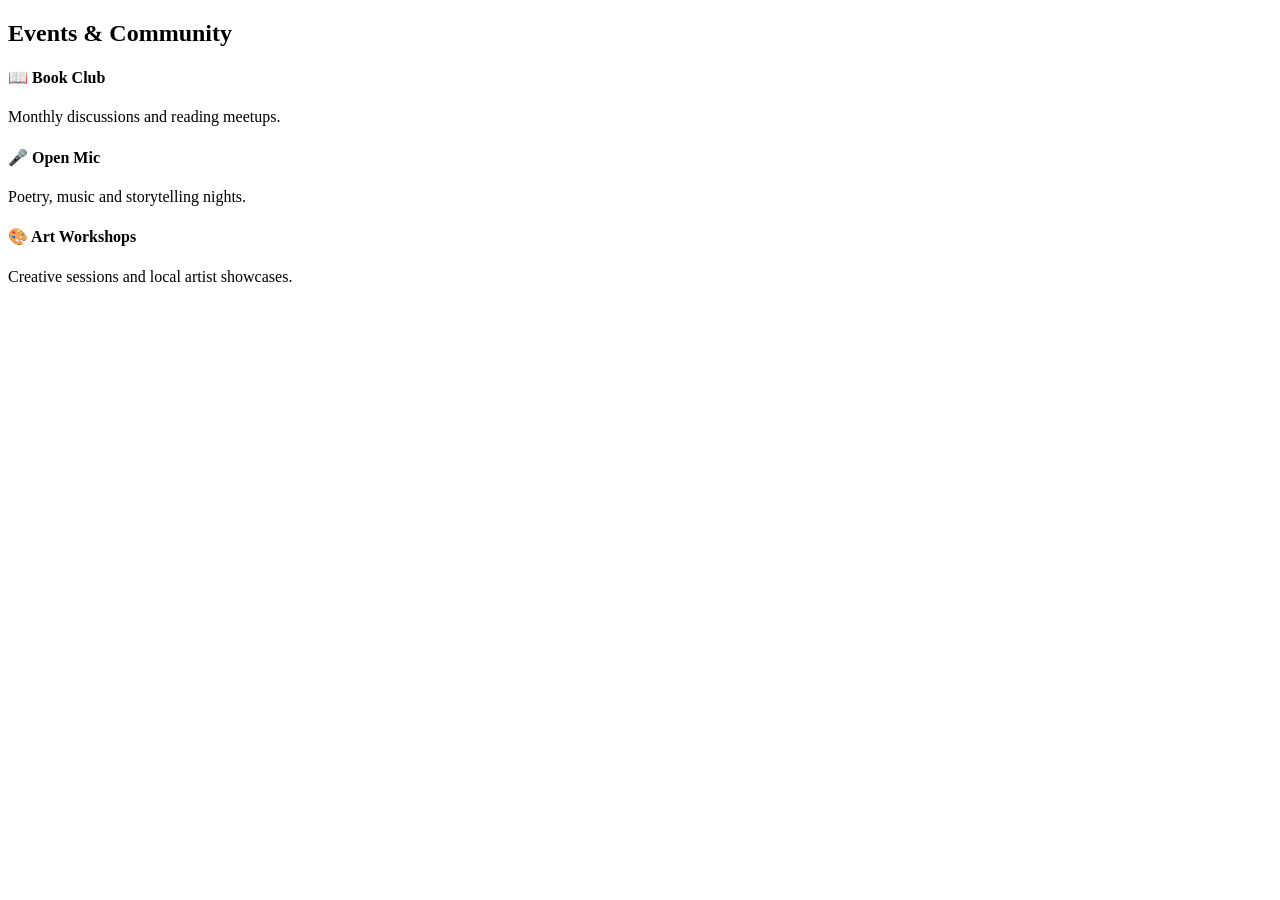
==== events.html @ 58c06676 "Create events.html" ====
<!DOCTYPE html>
<html lang="en">
<head>
  <meta charset="UTF-8">
  <title>Events | The Orange</title>
  <link rel="stylesheet" href="style.css">
</head>
<body>

<section class="container section">
  <h2>Events & Community</h2>

  <div class="card">
    <h4>📖 Book Club</h4>
    <p>Monthly discussions and reading meetups.</p>
  </div>

  <div class="card">
    <h4>🎤 Open Mic</h4>
    <p>Poetry, music and storytelling nights.</p>
  </div>

  <div class="card">
    <h4>🎨 Art Workshops</h4>
    <p>Creative sessions and local artist showcases.</p>
  </div>
</section>

</body>
</html>
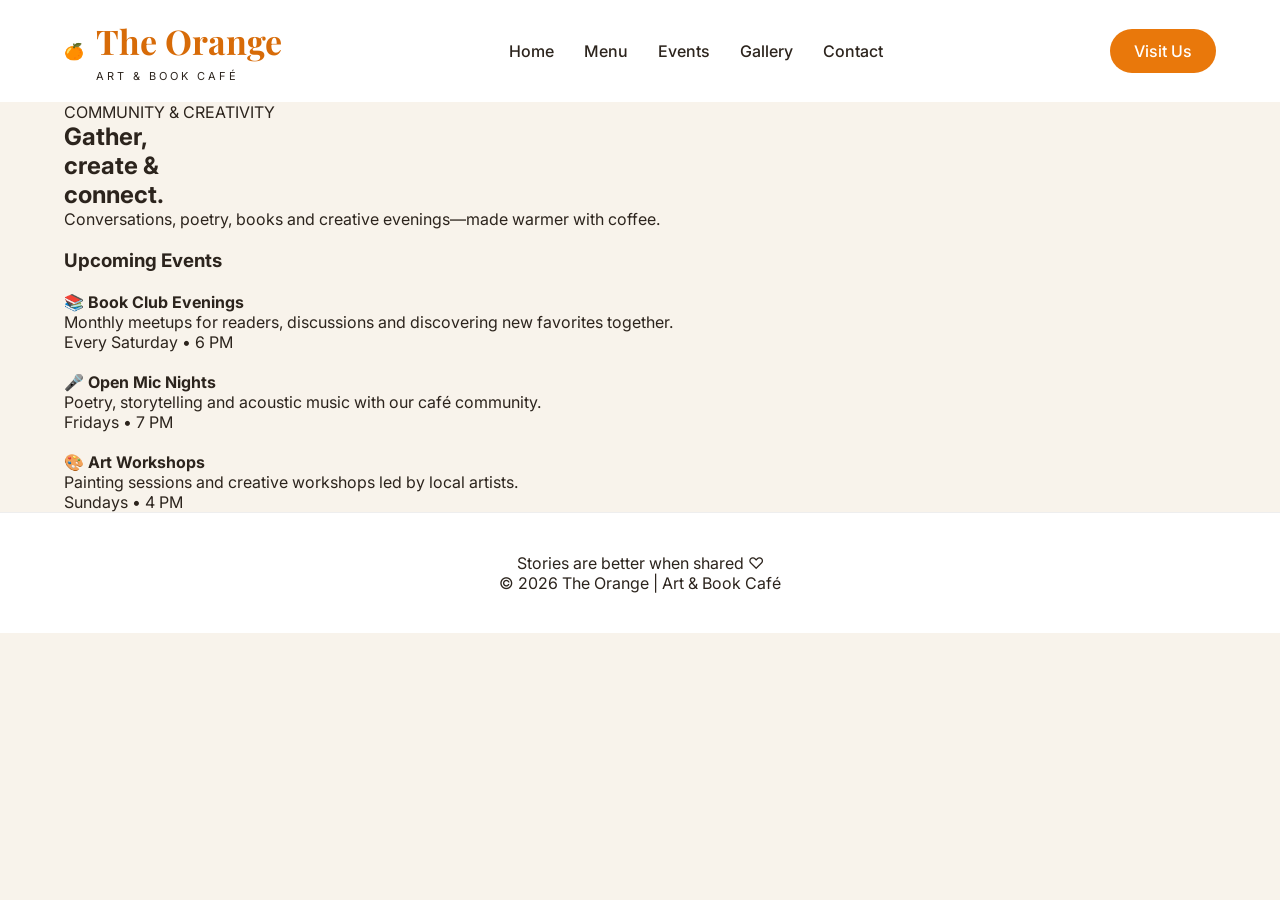
==== commit 8320899b: "Update events.html" ====
--- a/events.html
+++ b/events.html
@@ -1,30 +1,186 @@
 <!DOCTYPE html>
 <html lang="en">
 <head>
-  <meta charset="UTF-8">
-  <title>Events | The Orange</title>
-  <link rel="stylesheet" href="style.css">
+<meta charset="UTF-8" />
+<meta
+  name="viewport"
+  content="width=device-width, initial-scale=1.0"
+/>
+
+<title>Events | The Orange</title>
+
+<link rel="stylesheet" href="style.css" />
+
+<link rel="preconnect" href="https://fonts.googleapis.com">
+<link rel="preconnect" href="https://fonts.gstatic.com" crossorigin>
+
+<link
+href="https://fonts.googleapis.com/css2?family=Playfair+Display:wght@500;700&family=Inter:wght@400;500;600&family=Caveat:wght@500&display=swap"
+rel="stylesheet">
 </head>
-<body>
 
-<section class="container section">
-  <h2>Events & Community</h2>
+<body class="events-page">
 
-  <div class="card">
-    <h4>📖 Book Club</h4>
-    <p>Monthly discussions and reading meetups.</p>
+<header class="header">
+  <nav class="container nav">
+
+    <div class="brand">
+      🍊
+      <div>
+        <h1>The Orange</h1>
+        <span>ART & BOOK CAFÉ</span>
+      </div>
+    </div>
+
+    <ul>
+      <li><a href="index.html">Home</a></li>
+      <li><a href="menu.html">Menu</a></li>
+      <li><a href="events.html">Events</a></li>
+      <li><a href="gallery.html">Gallery</a></li>
+      <li><a href="contact.html">Contact</a></li>
+    </ul>
+
+    <a class="visit-btn" href="contact.html">
+      Visit Us
+    </a>
+
+  </nav>
+</header>
+
+<section class="events-hero">
+
+  <div class="events-overlay"></div>
+
+  <div class="container events-hero-wrap">
+
+    <div>
+
+      <p class="events-small">
+        COMMUNITY & CREATIVITY
+      </p>
+
+      <h2>
+        Gather,<br>
+        create &<br>
+        <span>connect.</span>
+      </h2>
+
+      <p class="events-sub">
+        Conversations, poetry, books and
+        creative evenings—made warmer with
+        coffee.
+      </p>
+
+    </div>
+
+    <img
+      class="events-hero-image"
+      src="https://images.unsplash.com/photo-1517457373958-b7bdd4587205?w=700"
+      alt=""
+    />
+
   </div>
 
-  <div class="card">
-    <h4>🎤 Open Mic</h4>
-    <p>Poetry, music and storytelling nights.</p>
+</section>
+
+<section class="events-section container">
+
+  <h3>
+    Upcoming <span>Events</span>
+  </h3>
+
+  <!-- book club -->
+
+  <div class="event-card">
+
+    <img
+      src="https://images.unsplash.com/photo-1521587760476-6c12a4b040da?w=600"
+      alt=""
+    />
+
+    <div class="event-content">
+
+      <h4>📚 Book Club Evenings</h4>
+
+      <p>
+        Monthly meetups for readers,
+        discussions and discovering
+        new favorites together.
+      </p>
+
+      <span class="event-tag">
+        Every Saturday • 6 PM
+      </span>
+
+    </div>
+
   </div>
 
-  <div class="card">
-    <h4>🎨 Art Workshops</h4>
-    <p>Creative sessions and local artist showcases.</p>
+  <!-- open mic -->
+
+  <div class="event-card">
+
+    <img
+      src="https://images.unsplash.com/photo-1501386761578-eac5c94b800a?w=600"
+      alt=""
+    />
+
+    <div class="event-content">
+
+      <h4>🎤 Open Mic Nights</h4>
+
+      <p>
+        Poetry, storytelling and acoustic
+        music with our café community.
+      </p>
+
+      <span class="event-tag">
+        Fridays • 7 PM
+      </span>
+
+    </div>
+
   </div>
+
+  <!-- art -->
+
+  <div class="event-card">
+
+    <img
+      src="https://images.unsplash.com/photo-1513364776144-60967b0f800f?w=600"
+      alt=""
+    />
+
+    <div class="event-content">
+
+      <h4>🎨 Art Workshops</h4>
+
+      <p>
+        Painting sessions and creative
+        workshops led by local artists.
+      </p>
+
+      <span class="event-tag">
+        Sundays • 4 PM
+      </span>
+
+    </div>
+
+  </div>
+
 </section>
+
+<footer class="events-footer">
+
+  <p class="script">
+    Stories are better when shared ♡
+  </p>
+
+  <p>
+    © 2026 The Orange | Art & Book Café
+  </p>
+
+</footer>
 
 </body>
 </html>
--- a/style.css
+++ b/style.css
@@ -0,0 +1,575 @@
+* {
+  margin: 0;
+  padding: 0;
+  box-sizing: border-box;
+}
+
+body {
+  font-family: "Inter", sans-serif;
+  background: #f8f3eb;
+  color: #2c241d;
+}
+
+.container {
+  width: 90%;
+  max-width: 1250px;
+  margin: auto;
+}
+
+/* header */
+
+.header {
+  background: #fff;
+  position: sticky;
+  top: 0;
+  z-index: 100;
+}
+
+.nav {
+  display: flex;
+  justify-content: space-between;
+  align-items: center;
+  padding: 18px 0;
+}
+
+.brand {
+  display: flex;
+  align-items: center;
+  gap: 12px;
+}
+
+.brand h1 {
+  font-size: 34px;
+  color: #d76b08;
+  font-family: "Playfair Display", serif;
+}
+
+.brand span {
+  font-size: 11px;
+  letter-spacing: 3px;
+}
+
+.nav ul {
+  display: flex;
+  list-style: none;
+  gap: 30px;
+}
+
+.nav a {
+  text-decoration: none;
+  color: #2c241d;
+  font-weight: 500;
+}
+
+.visit-btn {
+  background: #e9780b;
+  color: white !important;
+  padding: 12px 24px;
+  border-radius: 999px;
+}
+
+/* hero */
+
+.hero {
+  position: relative;
+  min-height: 700px;
+  display: flex;
+  align-items: center;
+  background:
+    url("https://images.unsplash.com/photo-1509042239860-f550ce710b93")
+    center/cover;
+}
+
+.hero-overlay {
+  position: absolute;
+  inset: 0;
+  background: rgba(20, 8, 2, 0.58);
+}
+
+.hero-content {
+  position: relative;
+  z-index: 2;
+  color: white;
+  max-width: 700px;
+}
+
+.welcome {
+  letter-spacing: 5px;
+  margin-bottom: 16px;
+}
+
+.hero h2 {
+  font-family: "Playfair Display", serif;
+  font-size: 74px;
+  line-height: 1.05;
+}
+
+.hero h2 span {
+  color: #f58a1f;
+}
+
+.hero-text {
+  margin-top: 25px;
+  font-size: 22px;
+  line-height: 1.6;
+}
+
+.hero-actions {
+  display: flex;
+  gap: 18px;
+  margin-top: 35px;
+}
+
+.btn-primary,
+.btn-secondary {
+  text-decoration: none;
+  padding: 16px 28px;
+  border-radius: 999px;
+  font-weight: 600;
+}
+
+.btn-primary {
+  border: 1px solid white;
+  color:white;
+}
+.btn-secondary {
+  border: 1px solid white;
+  color:white;
+}
+
+/* features */
+
+.features {
+  display: grid;
+  grid-template-columns: repeat(auto-fit,minmax(180px,1fr));
+  gap: 24px;
+  padding: 50px 8%;
+  background: #fffaf5;
+}
+
+.feature {
+  text-align: center;
+}
+
+.feature h4 {
+  margin-bottom: 12px;
+  color: #cc6600;
+}
+
+/* about */
+
+.about {
+  display: grid;
+  grid-template-columns: 1fr 1fr;
+  gap: 60px;
+  align-items: center;
+  padding: 90px 0;
+}
+
+.about-image img {
+  width: 100%;
+  border-radius: 28px;
+}
+
+.small-title {
+  color: #d76b08;
+  letter-spacing: 4px;
+  margin-bottom: 12px;
+}
+
+.about h3 {
+  font-size: 54px;
+  font-family: "Playfair Display", serif;
+  line-height: 1.15;
+  margin-bottom: 20px;
+}
+
+.about h3 span {
+  color: #d76b08;
+}
+
+.about p {
+  font-size: 18px;
+  line-height: 1.8;
+  margin-bottom: 18px;
+}
+
+.signature {
+  font-style: italic;
+  color: #c96b10;
+  font-size: 20px;
+}
+
+footer {
+  text-align: center;
+  padding: 40px;
+  background: #fff;
+  border-top: 1px solid #eee;
+}
+
+/* mobile */
+
+@media (max-width: 900px) {
+
+  .nav ul,
+  .visit-btn {
+    display: none;
+  }
+
+  .hero h2 {
+    font-size: 48px;
+  }
+
+  .hero-text {
+    font-size: 18px;
+  }
+
+  .about {
+    grid-template-columns: 1fr;
+  }
+}
+/* MENU PAGE */
+
+.menu-page {
+  background: #fbf5ed;
+}
+
+.menu-hero {
+  position: relative;
+  min-height: 430px;
+
+  display: flex;
+  align-items: center;
+
+  background:
+    url("https://images.unsplash.com/photo-1501339847302-ac426a4a7cbb")
+    center/cover;
+}
+
+.menu-overlay {
+  position: absolute;
+  inset: 0;
+  background: rgba(25, 10, 3, 0.62);
+}
+
+.menu-hero-content {
+  position: relative;
+  z-index: 2;
+  color: white;
+}
+
+.menu-small {
+  letter-spacing: 4px;
+  color: #f39534;
+  font-weight: 600;
+  margin-bottom: 14px;
+}
+
+.menu-hero h2 {
+  font-family: "Playfair Display", serif;
+  font-size: 64px;
+  line-height: 1.08;
+}
+
+.menu-hero p {
+  font-size: 24px;
+  margin-top: 18px;
+  line-height: 1.6;
+}
+
+.menu-highlights {
+  padding: 70px 0;
+}
+
+.menu-highlights h3 {
+  font-family: "Playfair Display", serif;
+  font-size: 58px;
+  text-align: center;
+  margin-bottom: 40px;
+}
+
+.menu-highlights h3 span {
+  color: #e9780b;
+}
+
+.menu-card {
+  background: white;
+
+  border-radius: 28px;
+
+  padding: 26px;
+
+  display: flex;
+  align-items: center;
+  gap: 20px;
+
+  margin-bottom: 26px;
+
+  box-shadow:
+    0 8px 24px rgba(0,0,0,.06);
+}
+
+.menu-icon {
+  width: 78px;
+  height: 78px;
+
+  border-radius: 50%;
+
+  display: flex;
+  align-items: center;
+  justify-content: center;
+
+  font-size: 36px;
+
+  background: #fff2de;
+}
+
+.menu-info {
+  flex: 1;
+}
+
+.menu-info h4 {
+  font-family: "Playfair Display", serif;
+  font-size: 38px;
+  margin-bottom: 10px;
+}
+
+.menu-info p {
+  font-size: 22px;
+  line-height: 1.7;
+  color: #3f3429;
+}
+
+.menu-footer {
+  background: #fff;
+  text-align: center;
+  padding: 38px;
+}
+
+.menu-footer p:first-child {
+  font-size: 20px;
+  color: #c96a10;
+  margin-bottom: 12px;
+}
+
+/* MOBILE */
+
+@media (max-width: 768px) {
+
+  .menu-hero {
+    min-height: 380px;
+    padding: 40px 0;
+  }
+
+  .menu-hero h2 {
+    font-size: 50px;
+  }
+
+  .menu-hero p {
+    font-size: 22px;
+  }
+
+  .menu-highlights h3 {
+    font-size: 48px;
+  }
+
+  .menu-card {
+    padding: 24px;
+    gap: 16px;
+  }
+
+  .menu-icon {
+    width: 66px;
+    height: 66px;
+    font-size: 30px;
+  }
+
+  .menu-info h4 {
+    font-size: 32px;
+  }
+
+  .menu-info p {
+    font-size: 20px;
+  }
+
+git add .
+git commit -m "Improve menu mobile design"
+git push
+.menu-page {
+  background: #faf4ec;
+}
+
+.menu-hero {
+  position: relative;
+  min-height: 480px;
+  display: flex;
+  align-items: center;
+  background:
+    url("https://images.unsplash.com/photo-1554118811-1e0d58224f24?w=1600")
+    center/cover;
+}
+
+.menu-overlay {
+  position: absolute;
+  inset: 0;
+  background: rgba(18,8,3,.65);
+}
+
+.hero-wrap {
+  position: relative;
+  z-index: 2;
+
+  display: grid;
+  grid-template-columns: 1.1fr .9fr;
+  gap: 40px;
+  align-items: center;
+
+  color: white;
+}
+
+.menu-small {
+  color: #ff9b34;
+  font-weight: 600;
+  letter-spacing: 4px;
+}
+
+.menu-hero h2 {
+  font-family: "Playfair Display", serif;
+  font-size: 72px;
+  line-height: 1.05;
+  margin-top: 10px;
+}
+
+.menu-hero h2 span {
+  color: #ff8a1f;
+}
+
+.hero-sub {
+  font-size: 26px;
+  margin-top: 20px;
+  line-height: 1.6;
+}
+
+.hero-cup {
+  width: 100%;
+  border-radius: 28px;
+  box-shadow: 0 20px 40px rgba(0,0,0,.35);
+}
+
+.menu-section {
+  padding: 80px 0;
+}
+
+.menu-section h3 {
+  text-align: center;
+  font-family: "Playfair Display", serif;
+  font-size: 64px;
+  margin-bottom: 50px;
+}
+
+.menu-section h3 span {
+  color: #e67a11;
+}
+
+.menu-card {
+  display: grid;
+  grid-template-columns: 280px 1fr 50px;
+
+  gap: 26px;
+
+  background: white;
+  border-radius: 26px;
+
+  overflow: hidden;
+
+  margin-bottom: 28px;
+
+  box-shadow:
+    0 10px 30px rgba(0,0,0,.06);
+}
+
+.menu-card img {
+  width: 100%;
+  height: 100%;
+  object-fit: cover;
+}
+
+.menu-content {
+  padding: 34px 0;
+}
+
+.menu-content h4 {
+  font-family: "Playfair Display", serif;
+  font-size: 42px;
+  margin-bottom: 10px;
+}
+
+.menu-content p {
+  font-size: 22px;
+  line-height: 1.7;
+}
+
+.menu-footer {
+  background: white;
+  text-align: center;
+  padding: 40px;
+}
+
+.script {
+  font-family: "Caveat", cursive;
+  font-size: 34px;
+  color: #c86d14;
+  margin-bottom: 12px;
+}
+
+/* MOBILE */
+
+@media (max-width: 768px) {
+
+  .hero-wrap {
+    grid-template-columns: 1fr;
+  }
+
+  .hero-cup {
+    display: none;
+  }
+
+  .menu-hero h2 {
+    font-size: 52px;
+  }
+
+  .hero-sub {
+    font-size: 22px;
+  }
+
+  .menu-section h3 {
+    font-size: 46px;
+  }
+
+  .menu-card {
+    grid-template-columns: 1fr;
+  }
+
+  .menu-card img {
+    height: 220px;
+  }
+
+  .menu-content {
+    padding: 24px;
+  }
+
+  .menu-content h4 {
+    font-size: 34px;
+  }
+
+  .menu-content p {
+    font-size: 20px;
+  }
+
+  
+    display: none;
+  }
+}
+git add .
+git commit -m "Make menu visually rich"
+git push
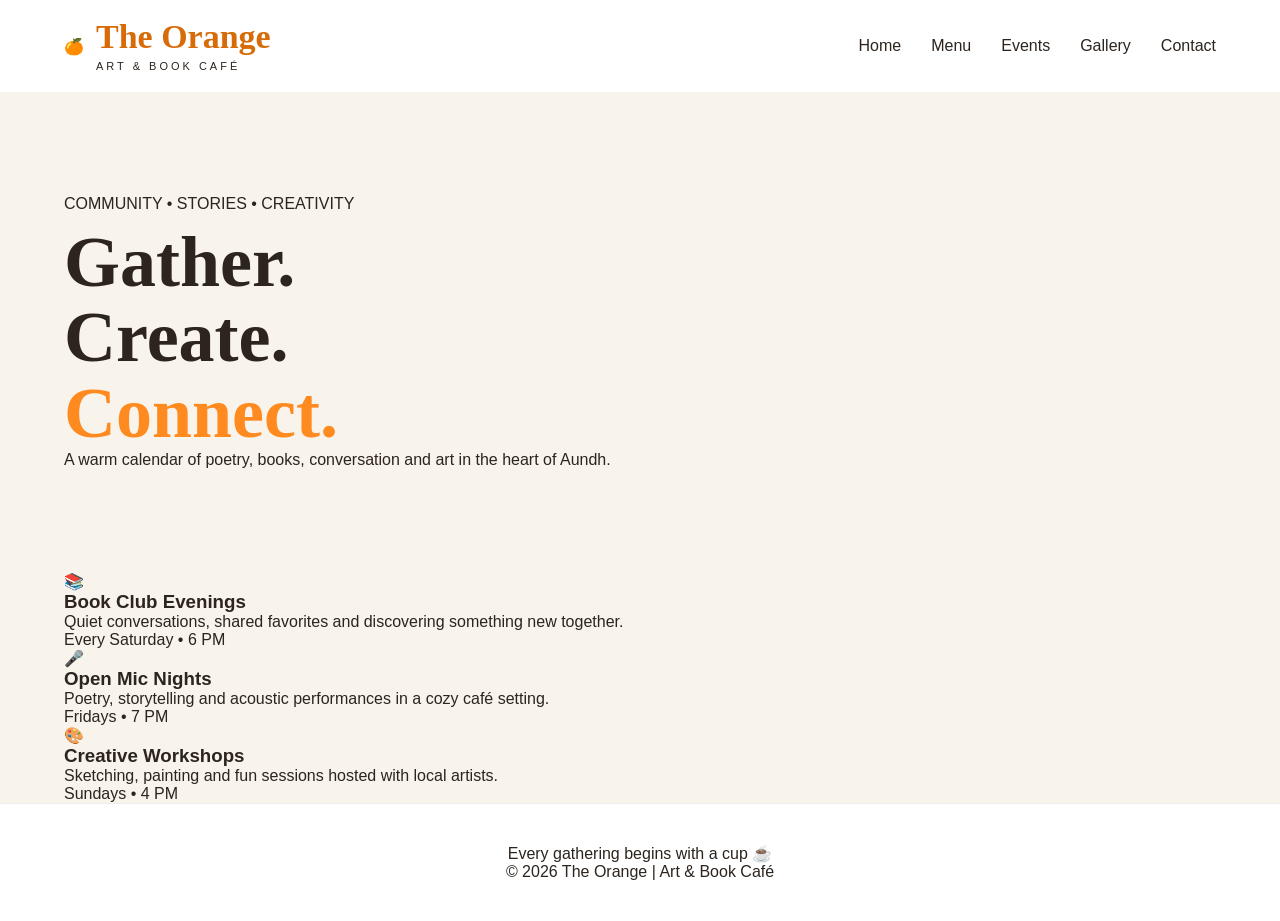
==== commit 849886e9: "Update events.html" ====
--- a/events.html
+++ b/events.html
@@ -15,7 +15,7 @@
 <link rel="preconnect" href="https://fonts.gstatic.com" crossorigin>
 
 <link
-href="https://fonts.googleapis.com/css2?family=Playfair+Display:wght@500;700&family=Inter:wght@400;500;600&family=Caveat:wght@500&display=swap"
+href="https://fonts.googleapis.com/css2?family=Cormorant+Garamond:wght@500;600;700&family=Manrope:wght@400;500;600&family=Caveat:wght@500&display=swap"
 rel="stylesheet">
 </head>
 
@@ -40,75 +40,48 @@
       <li><a href="contact.html">Contact</a></li>
     </ul>
 
-    <a class="visit-btn" href="contact.html">
-      Visit Us
-    </a>
-
   </nav>
 </header>
 
 <section class="events-hero">
 
-  <div class="events-overlay"></div>
+  <div class="container">
 
-  <div class="container events-hero-wrap">
+    <p class="eyebrow">
+      COMMUNITY • STORIES • CREATIVITY
+    </p>
 
-    <div>
+    <h2>
+      Gather.<br>
+      Create.<br>
+      <span>Connect.</span>
+    </h2>
 
-      <p class="events-small">
-        COMMUNITY & CREATIVITY
-      </p>
-
-      <h2>
-        Gather,<br>
-        create &<br>
-        <span>connect.</span>
-      </h2>
-
-      <p class="events-sub">
-        Conversations, poetry, books and
-        creative evenings—made warmer with
-        coffee.
-      </p>
-
-    </div>
-
-    <img
-      class="events-hero-image"
-      src="https://images.unsplash.com/photo-1517457373958-b7bdd4587205?w=700"
-      alt=""
-    />
+    <p class="hero-copy">
+      A warm calendar of poetry, books,
+      conversation and art in the heart of Aundh.
+    </p>
 
   </div>
 
 </section>
 
-<section class="events-section container">
+<section class="events-list container">
 
-  <h3>
-    Upcoming <span>Events</span>
-  </h3>
+  <div class="event-box">
 
-  <!-- book club -->
+    <div class="event-icon">📚</div>
 
-  <div class="event-card">
+    <div>
 
-    <img
-      src="https://images.unsplash.com/photo-1521587760476-6c12a4b040da?w=600"
-      alt=""
-    />
-
-    <div class="event-content">
-
-      <h4>📚 Book Club Evenings</h4>
+      <h3>Book Club Evenings</h3>
 
       <p>
-        Monthly meetups for readers,
-        discussions and discovering
-        new favorites together.
+        Quiet conversations, shared favorites and
+        discovering something new together.
       </p>
 
-      <span class="event-tag">
+      <span class="event-chip">
         Every Saturday • 6 PM
       </span>
 
@@ -116,25 +89,20 @@
 
   </div>
 
-  <!-- open mic -->
+  <div class="event-box">
 
-  <div class="event-card">
+    <div class="event-icon">🎤</div>
 
-    <img
-      src="https://images.unsplash.com/photo-1501386761578-eac5c94b800a?w=600"
-      alt=""
-    />
+    <div>
 
-    <div class="event-content">
-
-      <h4>🎤 Open Mic Nights</h4>
+      <h3>Open Mic Nights</h3>
 
       <p>
-        Poetry, storytelling and acoustic
-        music with our café community.
+        Poetry, storytelling and acoustic performances
+        in a cozy café setting.
       </p>
 
-      <span class="event-tag">
+      <span class="event-chip">
         Fridays • 7 PM
       </span>
 
@@ -142,25 +110,20 @@
 
   </div>
 
-  <!-- art -->
+  <div class="event-box">
 
-  <div class="event-card">
+    <div class="event-icon">🎨</div>
 
-    <img
-      src="https://images.unsplash.com/photo-1513364776144-60967b0f800f?w=600"
-      alt=""
-    />
+    <div>
 
-    <div class="event-content">
-
-      <h4>🎨 Art Workshops</h4>
+      <h3>Creative Workshops</h3>
 
       <p>
-        Painting sessions and creative
-        workshops led by local artists.
+        Sketching, painting and fun sessions hosted
+        with local artists.
       </p>
 
-      <span class="event-tag">
+      <span class="event-chip">
         Sundays • 4 PM
       </span>
 
@@ -173,7 +136,7 @@
 <footer class="events-footer">
 
   <p class="script">
-    Stories are better when shared ♡
+    Every gathering begins with a cup ☕
   </p>
 
   <p>
--- a/style.css
+++ b/style.css
@@ -573,3 +573,191 @@
 git add .
 git commit -m "Make menu visually rich"
 git push
+/* EVENTS PAGE */
+
+.events-page {
+  background: #faf4ec;
+}
+
+.events-hero {
+  position: relative;
+  min-height: 480px;
+
+  display: flex;
+  align-items: center;
+
+  background:
+    url("https://images.unsplash.com/photo-1517248135467-4c7edcad34c4?w=1600")
+    center/cover;
+}
+
+.events-overlay {
+  position: absolute;
+  inset: 0;
+  background: rgba(18,8,3,.65);
+}
+
+.events-hero-wrap {
+  position: relative;
+  z-index: 2;
+
+  display: grid;
+  grid-template-columns: 1.1fr .9fr;
+  gap: 40px;
+  align-items: center;
+
+  color: white;
+}
+
+.events-small {
+  color: #ff9b34;
+  font-weight: 600;
+  letter-spacing: 4px;
+}
+
+.events-hero h2 {
+  font-family: "Playfair Display", serif;
+  font-size: 72px;
+  line-height: 1.05;
+  margin-top: 12px;
+}
+
+.events-hero h2 span {
+  color: #ff8a1f;
+}
+
+.events-sub {
+  font-size: 25px;
+  margin-top: 22px;
+  line-height: 1.6;
+}
+
+.events-hero-image {
+  width: 100%;
+  border-radius: 28px;
+
+  box-shadow:
+    0 20px 40px rgba(0,0,0,.35);
+}
+
+/* cards */
+
+.events-section {
+  padding: 80px 0;
+}
+
+.events-section h3 {
+  text-align: center;
+  font-family: "Playfair Display", serif;
+  font-size: 64px;
+  margin-bottom: 50px;
+}
+
+.events-section h3 span {
+  color: #e67a11;
+}
+
+.event-card {
+  display: grid;
+  grid-template-columns: 280px 1fr;
+
+  gap: 28px;
+
+  background: white;
+  border-radius: 26px;
+
+  overflow: hidden;
+
+  margin-bottom: 30px;
+
+  box-shadow:
+    0 10px 30px rgba(0,0,0,.06);
+}
+
+.event-card img {
+  width: 100%;
+  height: 100%;
+  object-fit: cover;
+}
+
+.event-content {
+  padding: 34px 26px 34px 0;
+}
+
+.event-content h4 {
+  font-family: "Playfair Display", serif;
+  font-size: 40px;
+  margin-bottom: 12px;
+}
+
+.event-content p {
+  font-size: 22px;
+  line-height: 1.7;
+  margin-bottom: 18px;
+}
+
+.event-tag {
+  display: inline-block;
+
+  background: #fff1df;
+
+  color: #d76b08;
+
+  padding: 10px 16px;
+
+  border-radius: 999px;
+
+  font-size: 18px;
+  font-weight: 600;
+}
+
+.events-footer {
+  background: white;
+  text-align: center;
+  padding: 40px;
+}
+
+/* mobile */
+
+@media (max-width: 768px) {
+
+  .events-hero-wrap {
+    grid-template-columns: 1fr;
+  }
+
+  .events-hero-image {
+    display: none;
+  }
+
+  .events-hero h2 {
+    font-size: 52px;
+  }
+
+  .events-sub {
+    font-size: 22px;
+  }
+
+  .events-section h3 {
+    font-size: 46px;
+  }
+
+  .event-card {
+    grid-template-columns: 1fr;
+  }
+
+  .event-card img {
+    height: 220px;
+  }
+
+  .event-content {
+    padding: 24px;
+  }
+
+  .event-content h4 {
+    font-size: 34px;
+  }
+
+  .event-content p {
+    font-size: 20px;
+  }
+}
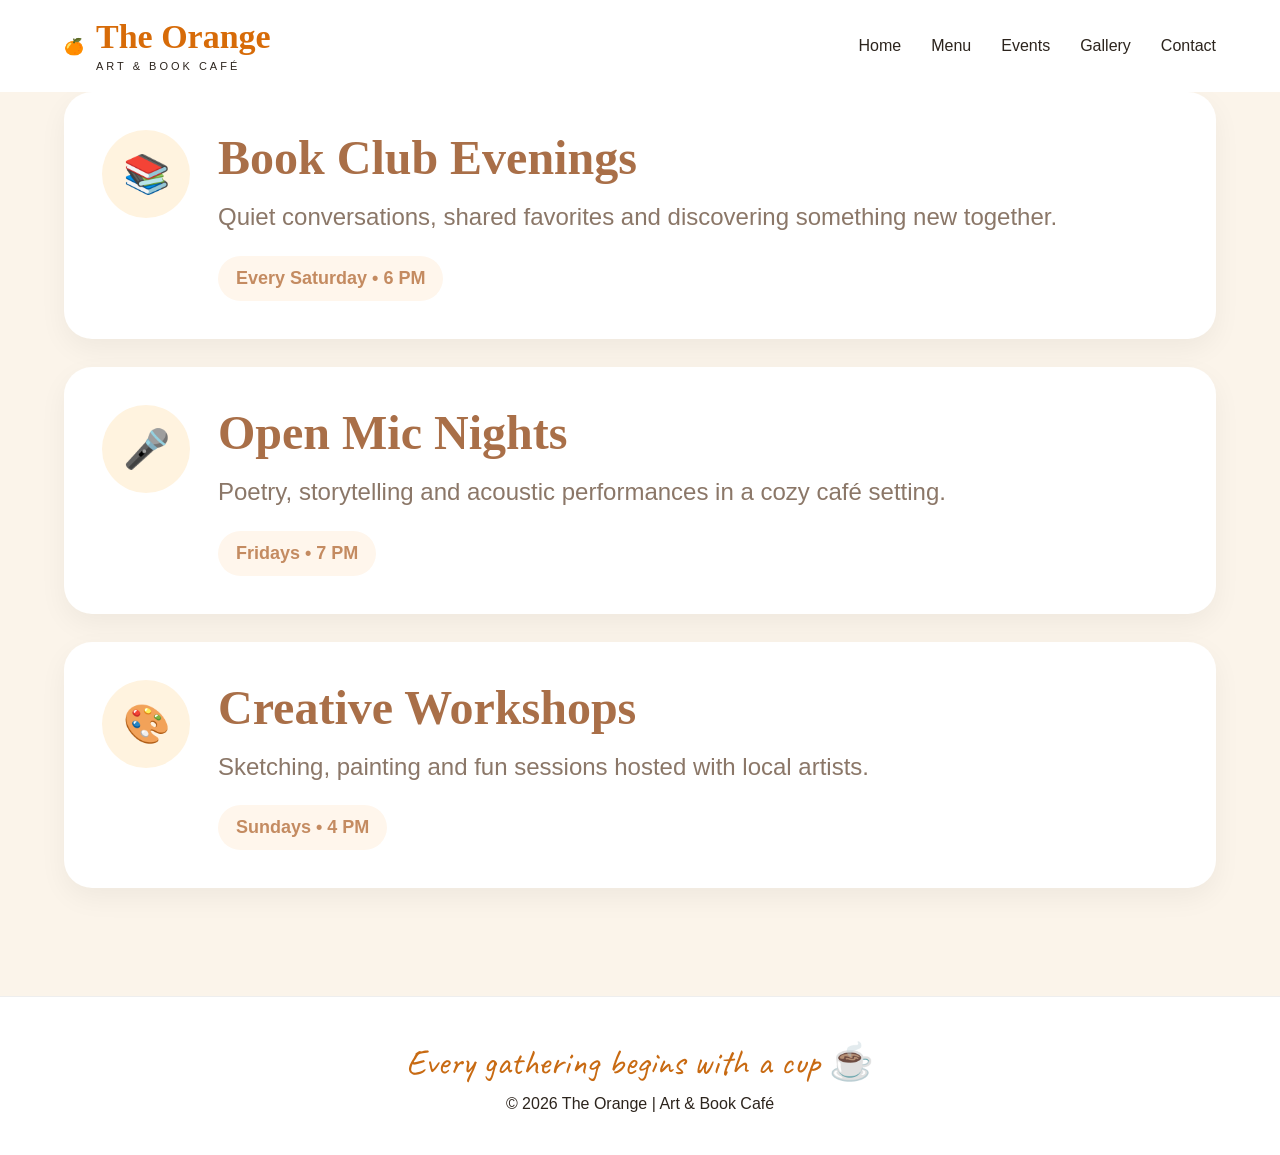
==== commit 3a304924: "Remove hero - unnecessary text" ====
--- a/events.html
+++ b/events.html
@@ -42,29 +42,6 @@
 
   </nav>
 </header>
-
-<section class="events-hero">
-
-  <div class="container">
-
-    <p class="eyebrow">
-      COMMUNITY • STORIES • CREATIVITY
-    </p>
-
-    <h2>
-      Gather.<br>
-      Create.<br>
-      <span>Connect.</span>
-    </h2>
-
-    <p class="hero-copy">
-      A warm calendar of poetry, books,
-      conversation and art in the heart of Aundh.
-    </p>
-
-  </div>
-
-</section>
 
 <section class="events-list container">
 
--- a/style.css
+++ b/style.css
@@ -76,7 +76,7 @@
   display: flex;
   align-items: center;
   background:
-    url("https://images.unsplash.com/photo-1509042239860-f550ce710b93")
+    url("https://cooperative-silver-ssqrodyxyt.edgeone.app/Orange%20cafe.png")
     center/cover;
 }
 
@@ -587,7 +587,7 @@
   align-items: center;
 
   background:
-    url("https://images.unsplash.com/photo-1517248135467-4c7edcad34c4?w=1600")
+    url("https://injured-brown-pq9ivpormp.edgeone.app/Orange_Events.png")
     center/cover;
 }
 
@@ -761,3 +761,145 @@
     font-size: 20px;
   }
 }
+/* EVENTS PAGE */
+
+.events-page {
+  background: #fbf4ea;
+}
+
+.events-hero {
+  padding: 110px 0 70px;
+  text-align: center;
+}
+
+.eyebrow {
+  letter-spacing: 5px;
+  font-size: 14px;
+  color: #d8750e;
+  font-weight: 600;
+}
+
+.events-hero h2 {
+  font-family: "Cormorant Garamond", serif;
+  font-size: 92px;
+  line-height: .95;
+  margin-top: 18px;
+  color: #a86b45;
+}
+
+.events-hero h2 span {
+  color: #d99a5c;
+}
+
+.hero-copy {
+  font-family: "Manrope", sans-serif;
+  font-size: 28px;
+  line-height: 1.7;
+  max-width: 700px;
+  margin: 28px auto 0;
+}
+
+.events-list {
+  padding-bottom: 80px;
+}
+
+.event-box {
+  display: flex;
+  gap: 28px;
+
+  background: white;
+
+  border-radius: 28px;
+
+  padding: 38px;
+
+  margin-bottom: 28px;
+
+  box-shadow:
+    0 10px 28px rgba(0,0,0,.05);
+}
+
+.event-icon {
+  width: 88px;
+  height: 88px;
+
+  border-radius: 50%;
+
+  background: #fff3df;
+
+  display: flex;
+  align-items: center;
+  justify-content: center;
+
+  font-size: 38px;
+}
+
+.event-box h3 {
+  font-family: "Cormorant Garamond", serif;
+  font-size: 48px;
+  color: #a96f48;
+  margin-bottom: 12px;
+}
+
+.event-box p {
+  font-size: 24px;
+  line-height: 1.7;
+  color: #8b7768;
+  margin-bottom: 18px;
+}
+
+.event-chip {
+  display: inline-block;
+  background: #fff6ec;
+  color: #c48b61;
+  padding: 12px 18px;
+  border-radius: 999px;
+  font-size: 18px;
+  font-weight: 600;
+}
+
+.events-footer {
+  text-align: center;
+  padding: 42px;
+  background: white;
+}
+
+.script {
+  font-family: "Caveat", cursive;
+  font-size: 36px;
+  color: #c86a12;
+  margin-bottom: 10px;
+}
+
+/* mobile */
+
+@media (max-width: 768px) {
+
+  .events-hero h2 {
+    font-size: 62px;
+  }
+
+  .hero-copy {
+    font-size: 22px;
+    color: #8a7564;
+  }
+
+  .event-box {
+    flex-direction: column;
+    padding: 26px;
+  }
+
+  .event-box h3 {
+    font-size: 38px;
+  }
+
+  .event-box p {
+    font-size: 20px;
+  }
+
+  .event-icon {
+    width: 72px;
+    height: 72px;
+    font-size: 30px;
+  }
+}
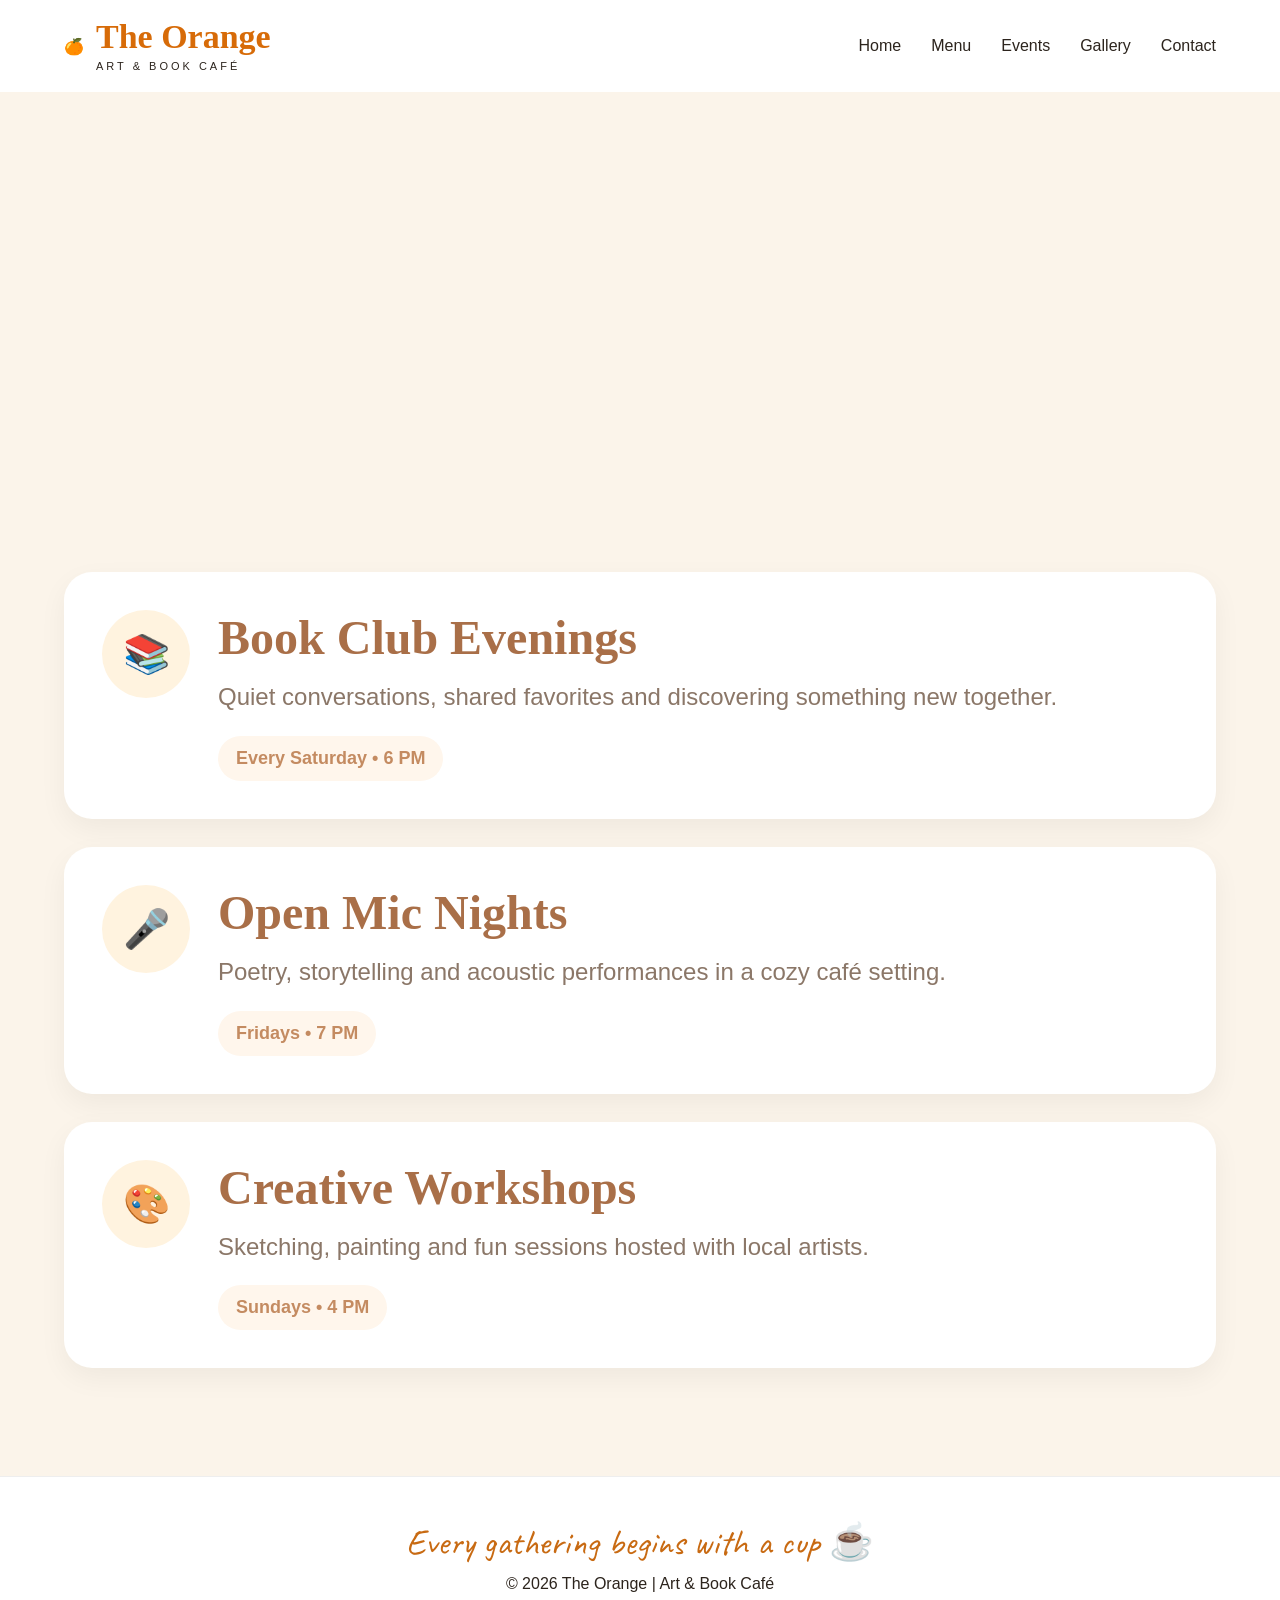
==== commit 248d72b2: "Correction" ====
--- a/events.html
+++ b/events.html
@@ -42,6 +42,13 @@
 
   </nav>
 </header>
+
+<section class="events-hero">
+
+  <div class="container">
+  </div>
+
+</section>
 
 <section class="events-list container">
 
